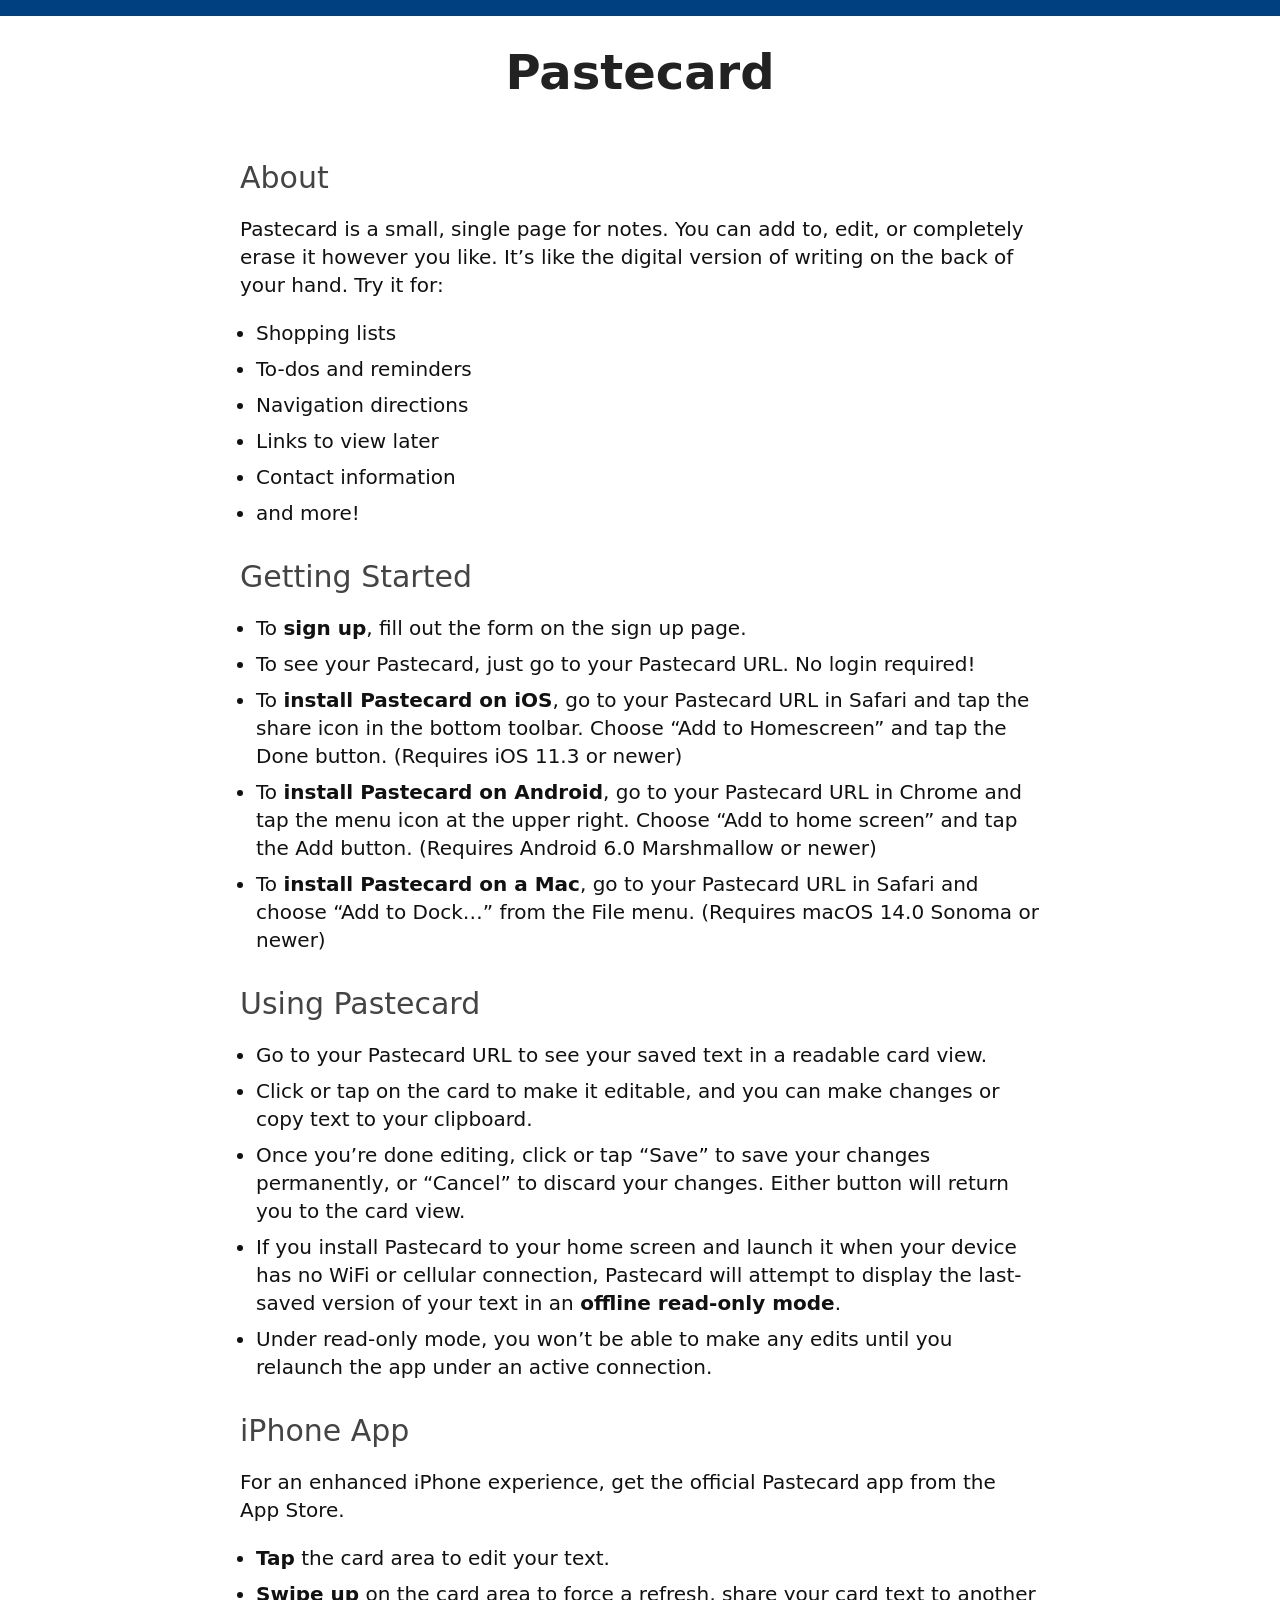
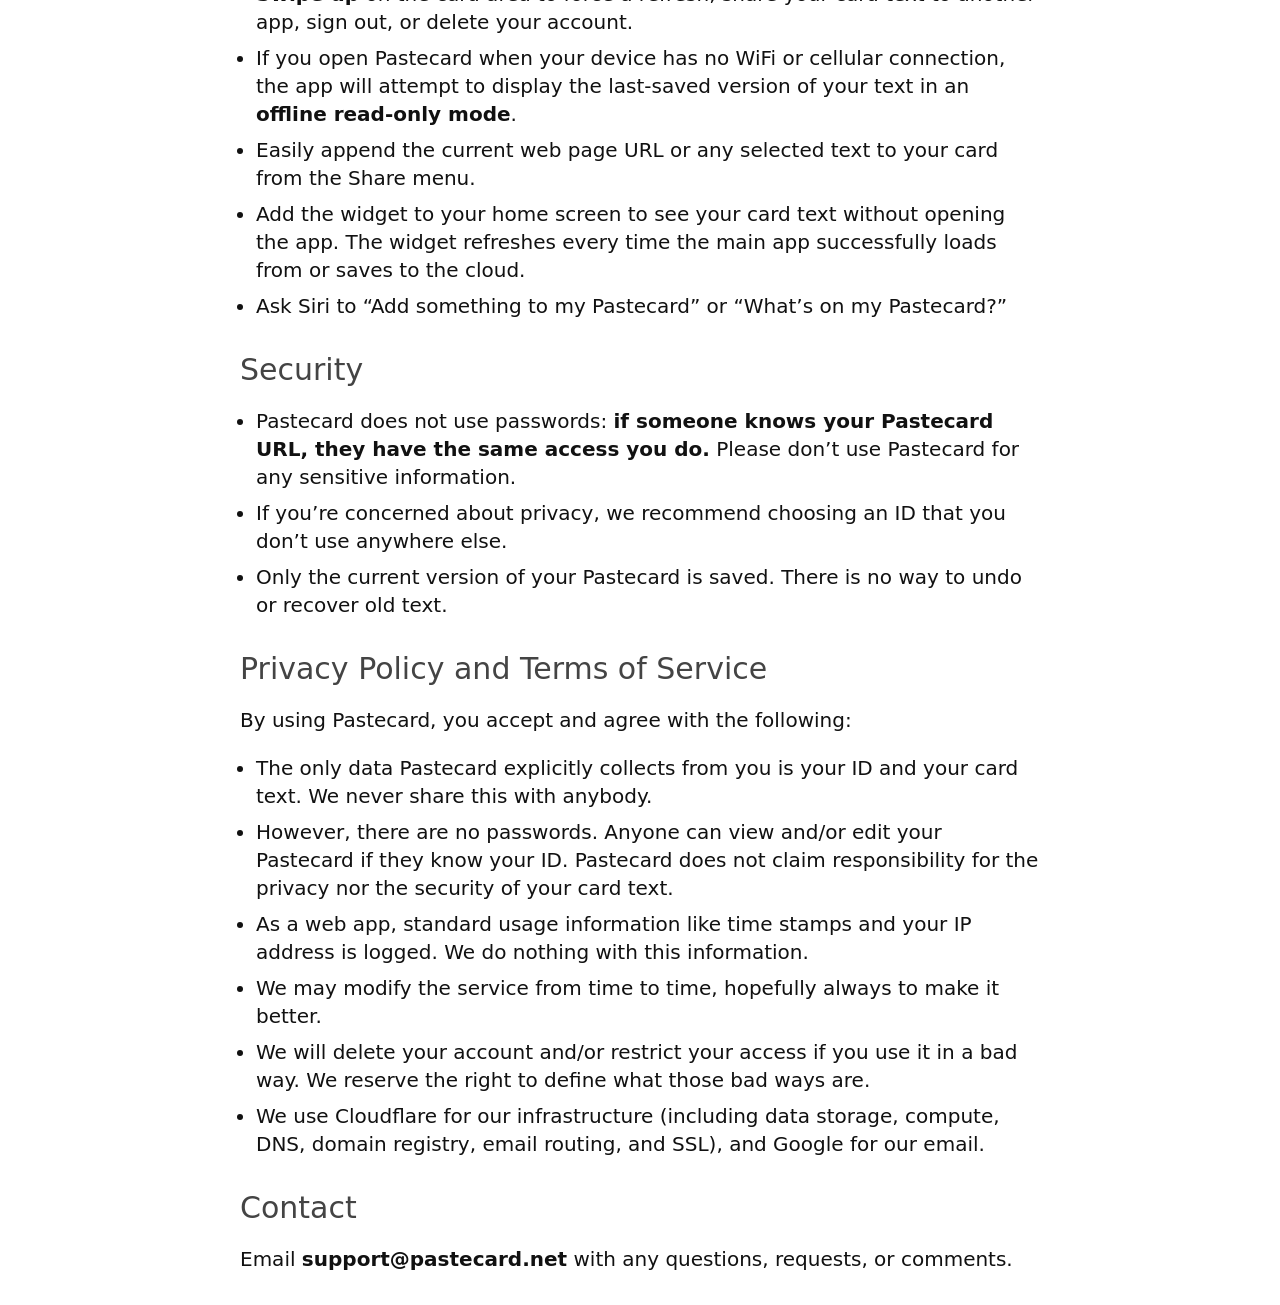
==== Pastecard/help.html @ 8077d2b0 "offline help" ====
<!doctype html>
<html lang="en">
<head>
	<meta charset="utf-8">
	<meta name="viewport" content="width=device-width, initial-scale=1.0">
	<meta name="theme-color" content="#004080">
	<title>Pastecard &ndash; Help</title>
	<style type="text/css">
		body { font: 20px system-ui, Roboto, "Segoe UI", sans-serif; background-color: #fff; color: #111; text-align: center; margin: 0; padding: 0; border-top: 1rem solid #004080; }
		header { margin: 2rem auto; padding: 0; }
		section { width: 800px; margin: 4rem auto 2rem auto; padding: 0; text-align: left; }
		h1 { color: #222; font-size: 3rem; line-height: 1; margin: 0; padding: 0; }
		h2 { color: #444; font-weight: normal; margin: 2rem 0 0 0; padding: 0; }
		p, li { line-height: 1.4; }
		ul { padding-left: 1rem; }
		ul li { margin-bottom: 0.5rem; }
		h2:target { margin-left: -1.5rem; padding-left: 0.5rem; border-left: 1rem solid #fc6; }
		
		@media only screen and (max-width: 736px) {
			body { font-size: 18px; }
			h1 { margin-bottom: 0.25rem; }
			section { width: 90%; margin: 2rem auto; }
		}
		
		@media (prefers-color-scheme: dark) {
			body { background-color: #111; color: #eee; }
			h1 { color: #ddd; }
			h2 { color: #aaa; }
		}
	</style>
</head>
<body>
<header>
	<h1>Pastecard</h1>
</header>

<section>
	<h2 id="overview">About</h2>
	<p>Pastecard is a small, single page for notes. You can add to, edit, or completely erase it however you like. It&rsquo;s like the digital version of writing on the back of your hand. Try it for:</p>
	<ul>
		<li>Shopping lists</li>
		<li>To-dos and reminders</li>
		<li>Navigation directions</li>
		<li>Links to view later</li>
		<li>Contact information</li>
		<li>and more!</li>
	</ul>

	<h2 id="started">Getting Started</h2>
	<ul>
		<li>To <strong>sign up</strong>, fill out the form on the sign up page.</li>
		<li>To see your Pastecard, just go to your Pastecard URL. No login required!</li>
		<li>To <strong>install Pastecard on iOS</strong>, go to your Pastecard URL in Safari and tap the share icon in the bottom toolbar. Choose &ldquo;Add to Homescreen&rdquo; and tap the Done button. (Requires iOS 11.3 or newer)</li>
		<li>To <strong>install Pastecard on Android</strong>, go to your Pastecard URL in Chrome and tap the menu icon at the upper right. Choose &ldquo;Add to home screen&rdquo; and tap the Add button. (Requires Android 6.0 Marshmallow or newer)</li>
		<li>To <strong>install Pastecard on a Mac</strong>, go to your Pastecard URL in Safari and choose &ldquo;Add to Dock&hellip;&rdquo; from the File menu. (Requires macOS 14.0 Sonoma or newer)</li>
	</ul>

	<h2 id="using">Using Pastecard</h2>
	<ul>
		<li>Go to your Pastecard URL to see your saved text in a readable card view.</li>
		<li>Click or tap on the card to make it editable, and you can make changes or copy text to your clipboard.</li>
		<li>Once you&rsquo;re done editing, click or tap &ldquo;Save&rdquo; to save your changes permanently, or &ldquo;Cancel&rdquo; to discard your changes. Either button will return you to the card view.</li>
		<li>If you install Pastecard to your home screen and launch it when your device has no WiFi or cellular connection, Pastecard will attempt to display the last-saved version of your text in an <strong>offline read-only mode</strong>.</li>
		<li>Under read-only mode, you won&rsquo;t be able to make any edits until you relaunch the app under an active connection.</li>
	</ul>

	<h2 id="app">iPhone App</h2>
	<p>For an enhanced iPhone experience, get the official Pastecard app from the App Store.</p>
	<ul>
		<li><strong>Tap</strong> the card area to edit your text.</li>
		<li><strong>Swipe up</strong> on the card area to force a refresh, share your card text to another app, sign out, or delete your account.</li>
		<li>If you open Pastecard when your device has no WiFi or cellular connection, the app will attempt to display the last-saved version of your text in an <strong>offline read-only mode</strong>.</li>
		<li>Easily append the current web page URL or any selected text to your card from the Share menu.</li>
		<li>Add the widget to your home screen to see your card text without opening the app. The widget refreshes every time the main app successfully loads from or saves to the cloud.</li>
		<li>Ask Siri to &ldquo;Add something to my Pastecard&rdquo; or &ldquo;What&rsquo;s on my Pastecard?&rdquo;</li>
	</ul>

	<h2 id="security">Security</h2>
	<ul>
		<li>Pastecard does not use passwords: <strong>if someone knows your Pastecard URL, they have the same access you do.</strong> Please don&rsquo;t use Pastecard for any sensitive information.</li>
		<li>If you&rsquo;re concerned about privacy, we recommend choosing an ID that you don&rsquo;t use anywhere else.</li>
		<li>Only the current version of your Pastecard is saved. There is no way to undo or recover old text.</li>
	</ul>

	<h2 id="tos">Privacy Policy and Terms of Service</h2>
	<p>By using Pastecard, you accept and agree with the following:</p>
	<ul>
		<li>The only data Pastecard explicitly collects from you is your ID and your card text. We never share this with anybody.</li>
		<li>However, there are no passwords. Anyone can view and/or edit your Pastecard if they know your ID. Pastecard does not claim responsibility for the privacy nor the security of your card text.</li>
		<li>As a web app, standard usage information like time stamps and your IP address is logged. We do nothing with this information.</li>
		<li>We may modify the service from time to time, hopefully always to make it better.</li>
		<li>We will delete your account and/or restrict your access if you use it in a bad way. We reserve the right to define what those bad ways are.</li>
		<li>We use Cloudflare for our infrastructure (including data storage, compute, DNS, domain registry, email routing, and SSL), and Google for our email.</li>
	</ul>

	<h2 id="contact">Contact</h2>
	<p>Email <strong>support@pastecard.net</strong> with any questions, requests, or comments.</p>

</section>
</body>
</html>
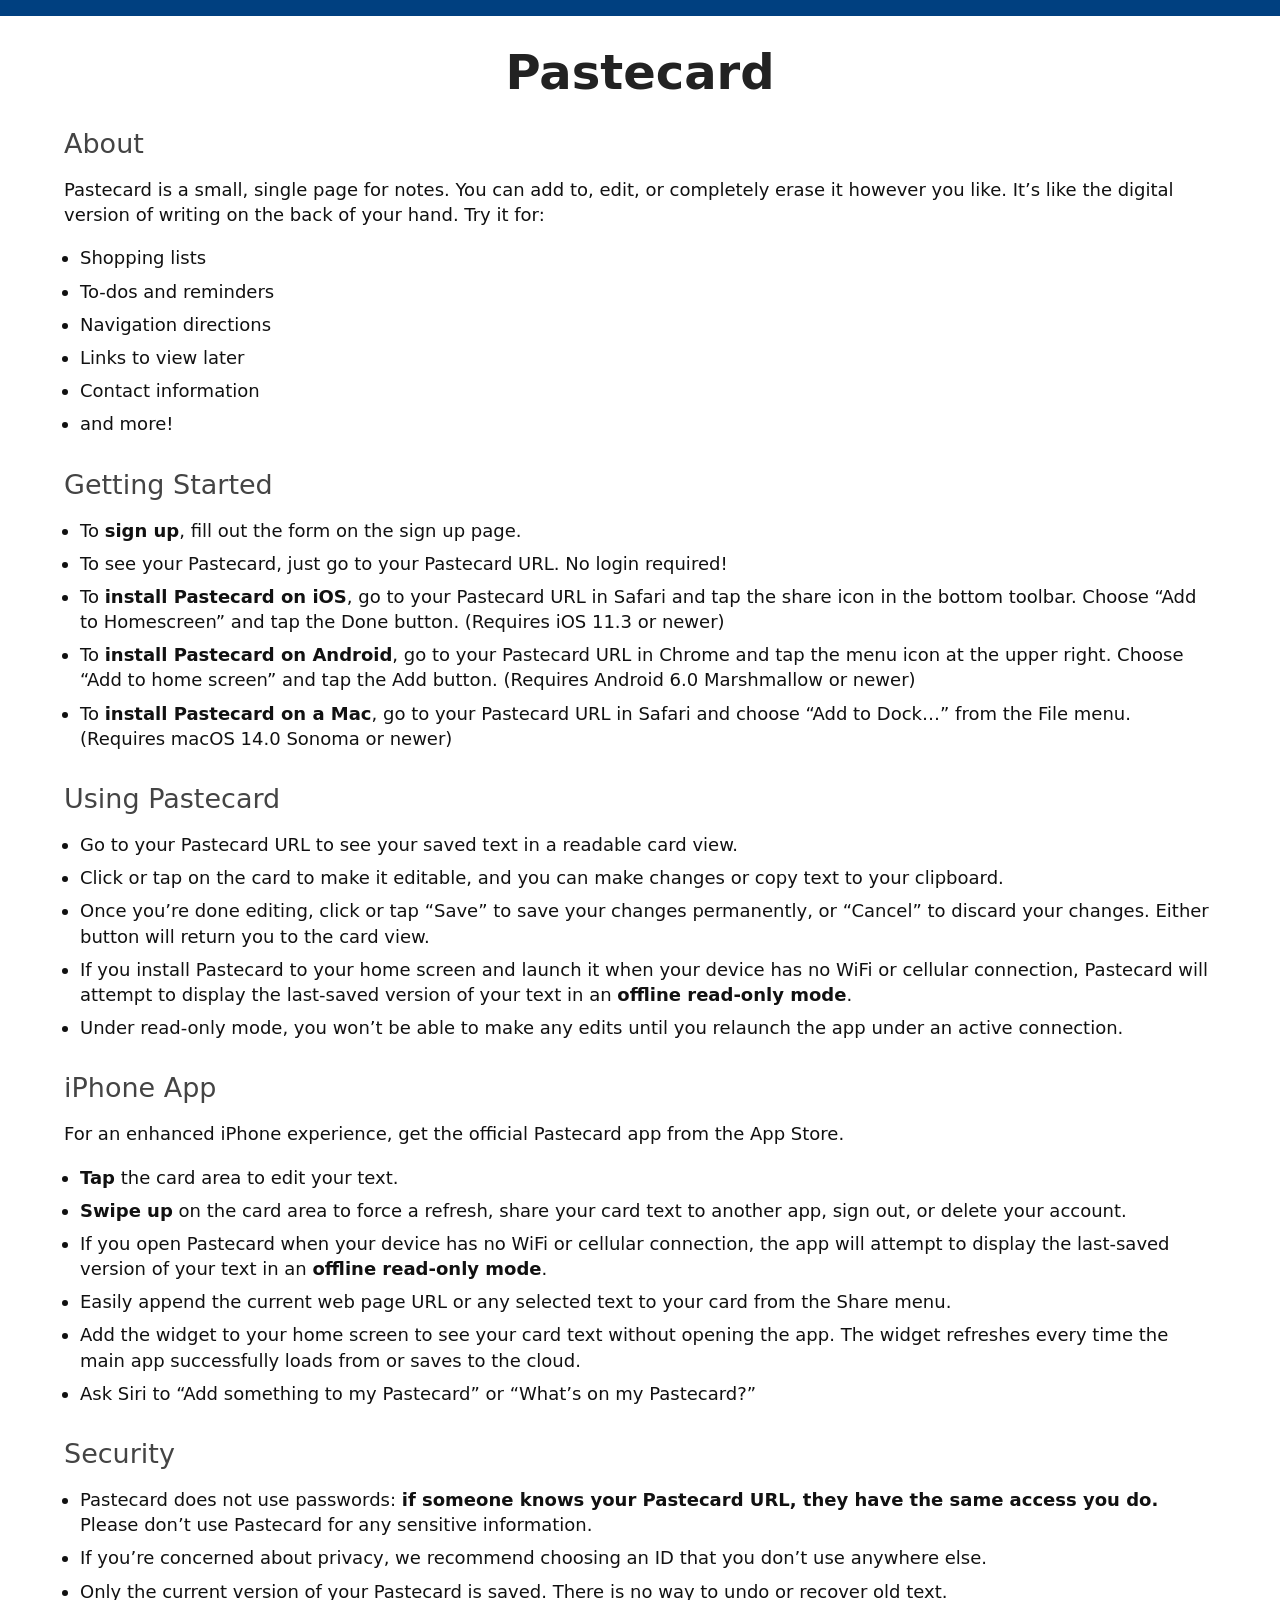
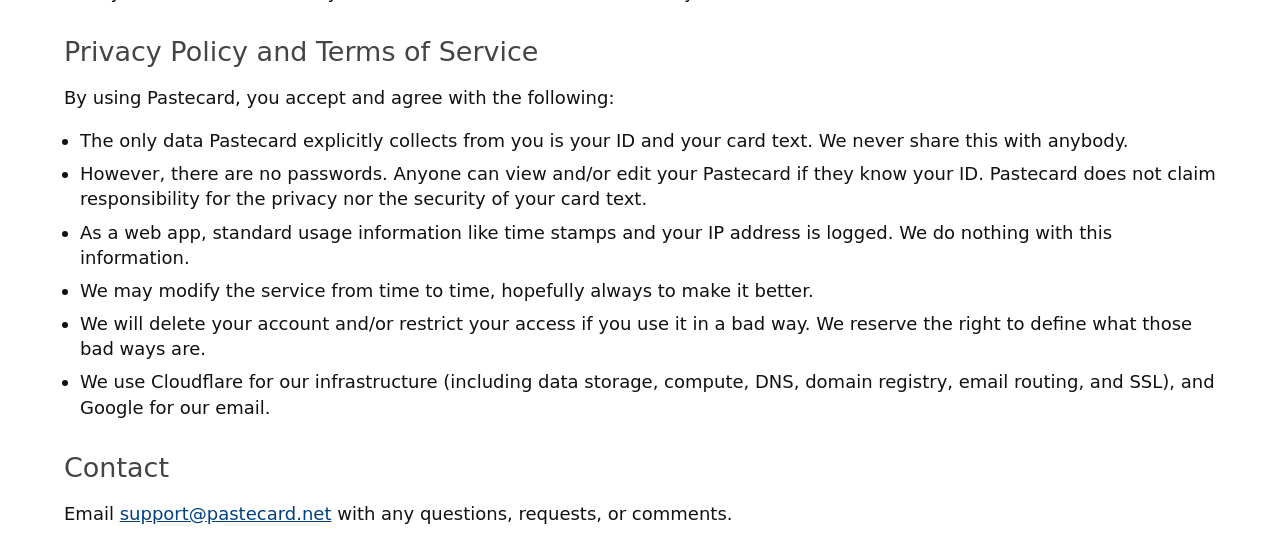
==== commit 62919872: "refine help html" ====
--- a/Pastecard/help.html
+++ b/Pastecard/help.html
@@ -6,26 +6,22 @@
 	<meta name="theme-color" content="#004080">
 	<title>Pastecard &ndash; Help</title>
 	<style type="text/css">
-		body { font: 20px system-ui, Roboto, "Segoe UI", sans-serif; background-color: #fff; color: #111; text-align: center; margin: 0; padding: 0; border-top: 1rem solid #004080; }
+		body { font: 18px system-ui, sans-serif; background-color: #fff; color: #111; text-align: center; margin: 0; padding: 0; border-top: 1rem solid #004080; }
 		header { margin: 2rem auto; padding: 0; }
-		section { width: 800px; margin: 4rem auto 2rem auto; padding: 0; text-align: left; }
-		h1 { color: #222; font-size: 3rem; line-height: 1; margin: 0; padding: 0; }
+		section { width: 90%; margin: 2rem auto; padding: 0; text-align: left; }
+		h1 { color: #222; font-size: 3rem; line-height: 1; margin: 0 0 0.25rem 0; padding: 0; }
 		h2 { color: #444; font-weight: normal; margin: 2rem 0 0 0; padding: 0; }
 		p, li { line-height: 1.4; }
 		ul { padding-left: 1rem; }
 		ul li { margin-bottom: 0.5rem; }
 		h2:target { margin-left: -1.5rem; padding-left: 0.5rem; border-left: 1rem solid #fc6; }
-		
-		@media only screen and (max-width: 736px) {
-			body { font-size: 18px; }
-			h1 { margin-bottom: 0.25rem; }
-			section { width: 90%; margin: 2rem auto; }
-		}
+        a, a:visited { color: #004080; }
 		
 		@media (prefers-color-scheme: dark) {
 			body { background-color: #111; color: #eee; }
 			h1 { color: #ddd; }
 			h2 { color: #aaa; }
+            a, a:visited { color: #008AFF; }
 		}
 	</style>
 </head>
@@ -35,7 +31,7 @@
 </header>
 
 <section>
-	<h2 id="overview">About</h2>
+	<h2>About</h2>
 	<p>Pastecard is a small, single page for notes. You can add to, edit, or completely erase it however you like. It&rsquo;s like the digital version of writing on the back of your hand. Try it for:</p>
 	<ul>
 		<li>Shopping lists</li>
@@ -46,7 +42,7 @@
 		<li>and more!</li>
 	</ul>
 
-	<h2 id="started">Getting Started</h2>
+	<h2>Getting Started</h2>
 	<ul>
 		<li>To <strong>sign up</strong>, fill out the form on the sign up page.</li>
 		<li>To see your Pastecard, just go to your Pastecard URL. No login required!</li>
@@ -55,7 +51,7 @@
 		<li>To <strong>install Pastecard on a Mac</strong>, go to your Pastecard URL in Safari and choose &ldquo;Add to Dock&hellip;&rdquo; from the File menu. (Requires macOS 14.0 Sonoma or newer)</li>
 	</ul>
 
-	<h2 id="using">Using Pastecard</h2>
+	<h2>Using Pastecard</h2>
 	<ul>
 		<li>Go to your Pastecard URL to see your saved text in a readable card view.</li>
 		<li>Click or tap on the card to make it editable, and you can make changes or copy text to your clipboard.</li>
@@ -75,7 +71,7 @@
 		<li>Ask Siri to &ldquo;Add something to my Pastecard&rdquo; or &ldquo;What&rsquo;s on my Pastecard?&rdquo;</li>
 	</ul>
 
-	<h2 id="security">Security</h2>
+	<h2>Security</h2>
 	<ul>
 		<li>Pastecard does not use passwords: <strong>if someone knows your Pastecard URL, they have the same access you do.</strong> Please don&rsquo;t use Pastecard for any sensitive information.</li>
 		<li>If you&rsquo;re concerned about privacy, we recommend choosing an ID that you don&rsquo;t use anywhere else.</li>
@@ -93,8 +89,8 @@
 		<li>We use Cloudflare for our infrastructure (including data storage, compute, DNS, domain registry, email routing, and SSL), and Google for our email.</li>
 	</ul>
 
-	<h2 id="contact">Contact</h2>
-	<p>Email <strong>support@pastecard.net</strong> with any questions, requests, or comments.</p>
+	<h2>Contact</h2>
+	<p>Email <a href="mailto:support@pastecard.net">support@pastecard.net</a> with any questions, requests, or comments.</p>
 
 </section>
 </body>
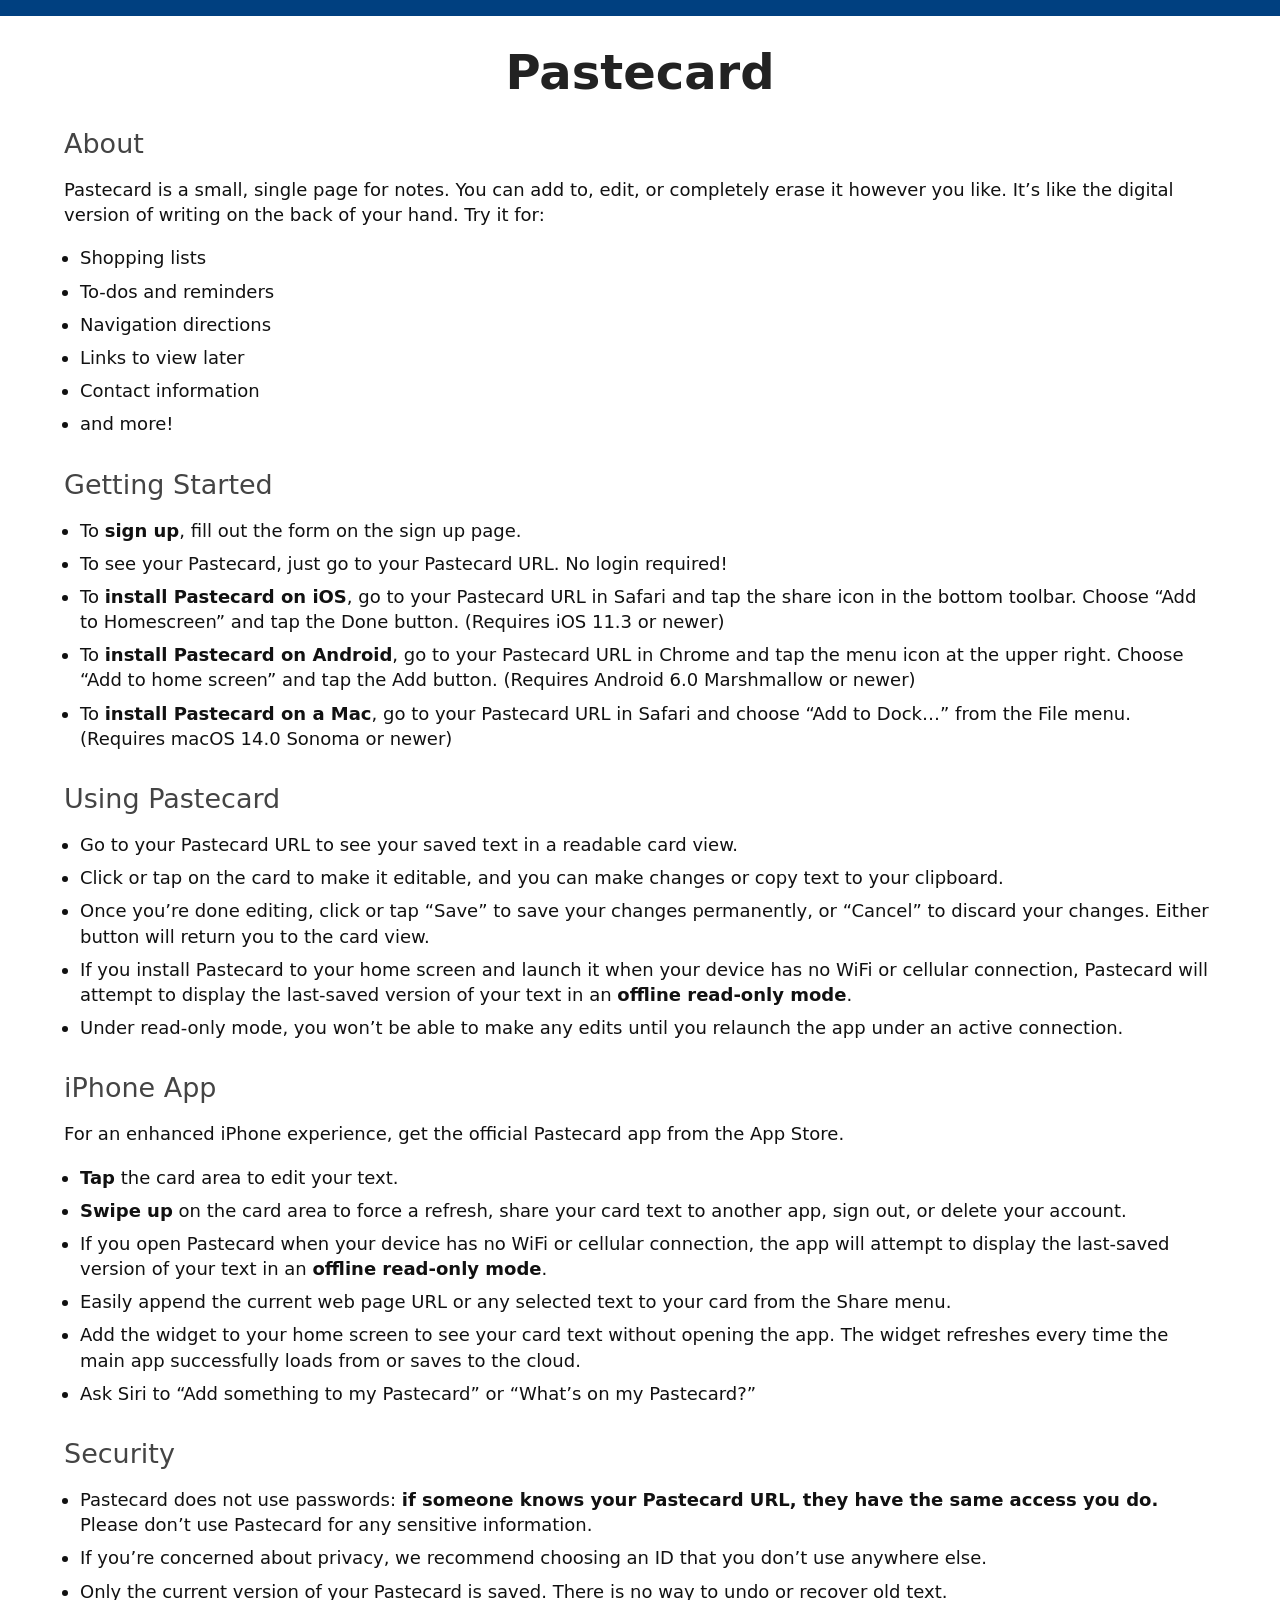
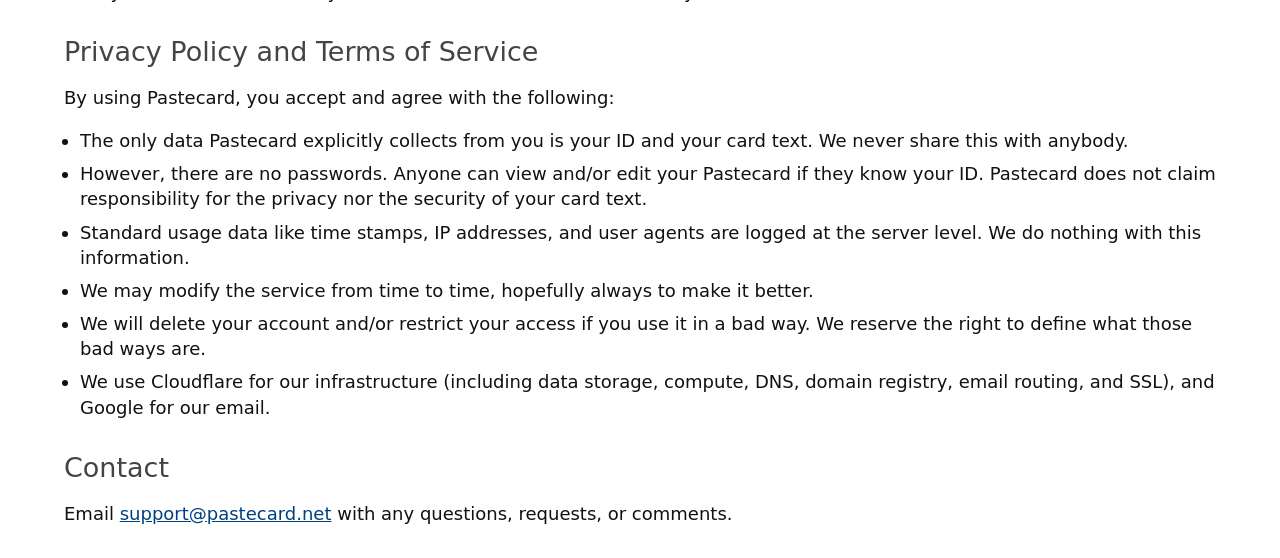
==== commit 716ebad8: "copy edits" ====
--- a/Pastecard/help.html
+++ b/Pastecard/help.html
@@ -83,7 +83,7 @@
 	<ul>
 		<li>The only data Pastecard explicitly collects from you is your ID and your card text. We never share this with anybody.</li>
 		<li>However, there are no passwords. Anyone can view and/or edit your Pastecard if they know your ID. Pastecard does not claim responsibility for the privacy nor the security of your card text.</li>
-		<li>As a web app, standard usage information like time stamps and your IP address is logged. We do nothing with this information.</li>
+		<li>Standard usage data like time stamps, IP addresses, and user agents are logged at the server level. We do nothing with this information.</li>
 		<li>We may modify the service from time to time, hopefully always to make it better.</li>
 		<li>We will delete your account and/or restrict your access if you use it in a bad way. We reserve the right to define what those bad ways are.</li>
 		<li>We use Cloudflare for our infrastructure (including data storage, compute, DNS, domain registry, email routing, and SSL), and Google for our email.</li>
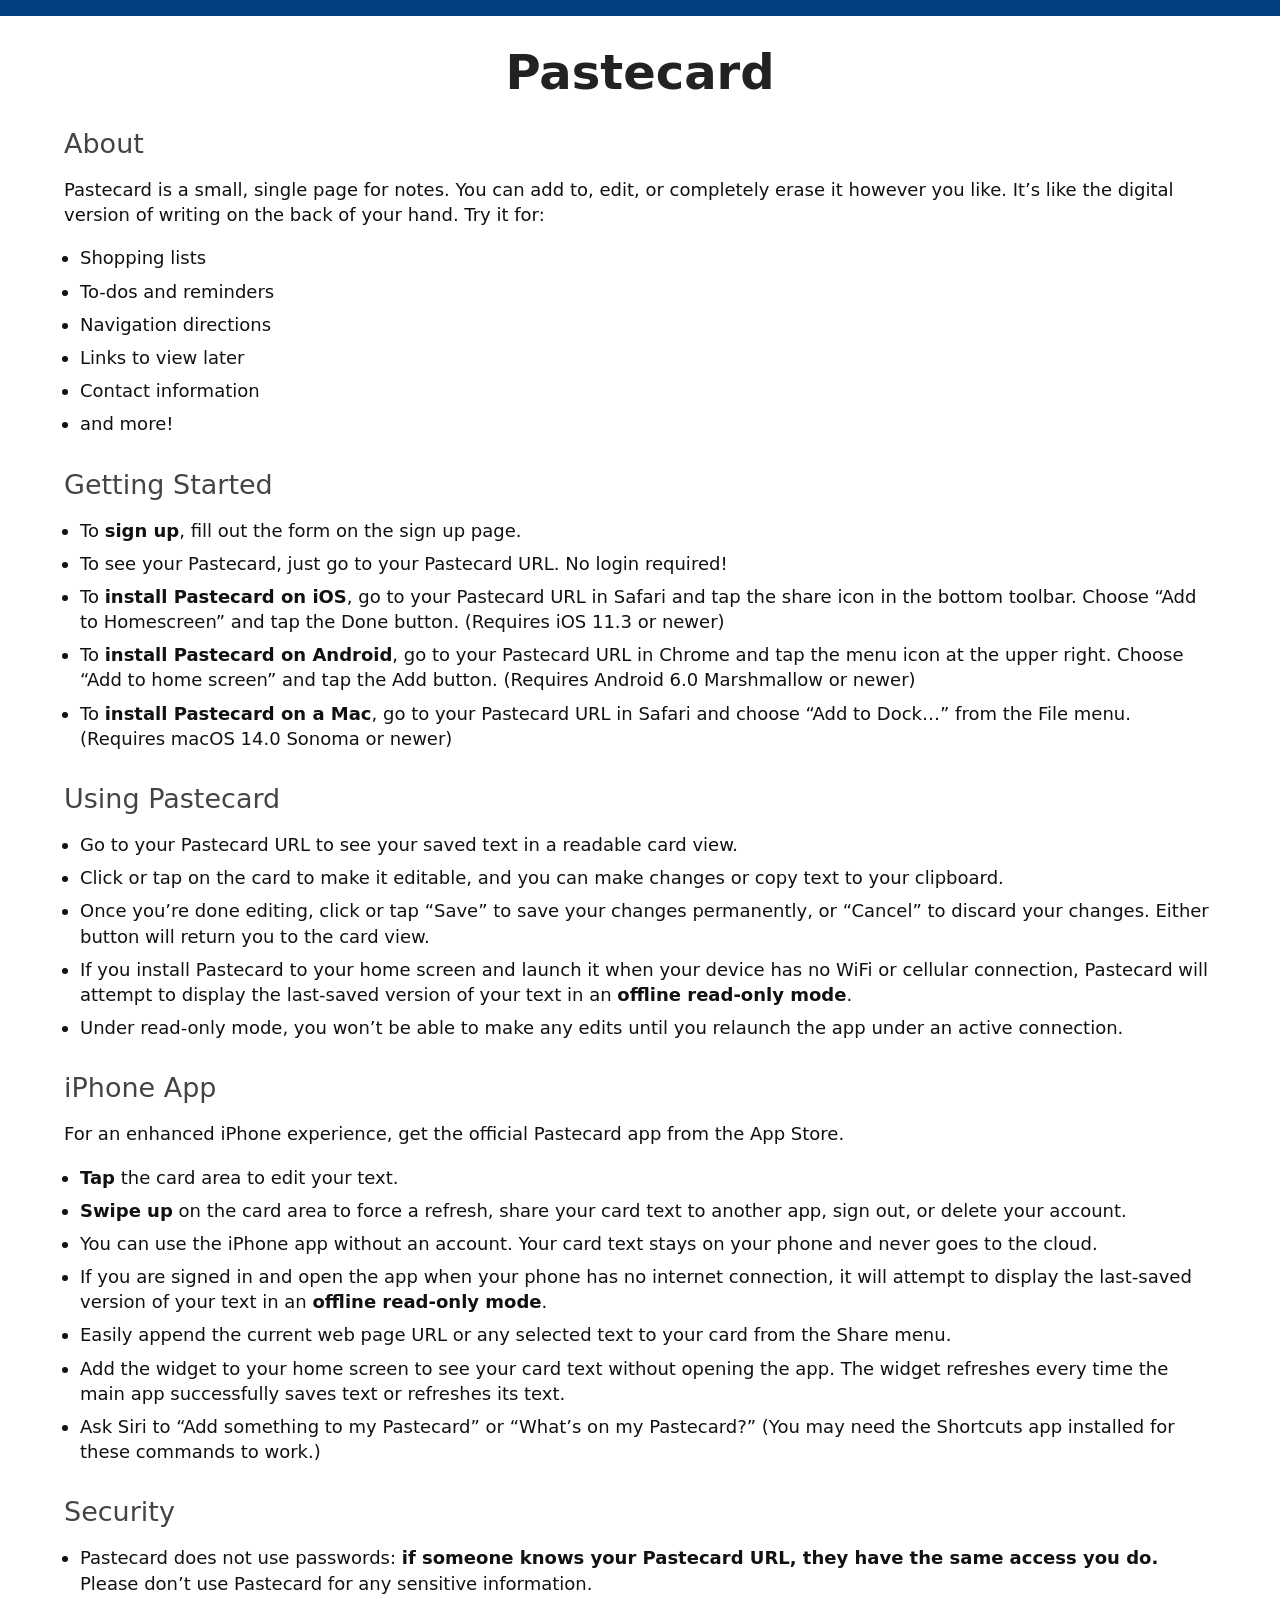
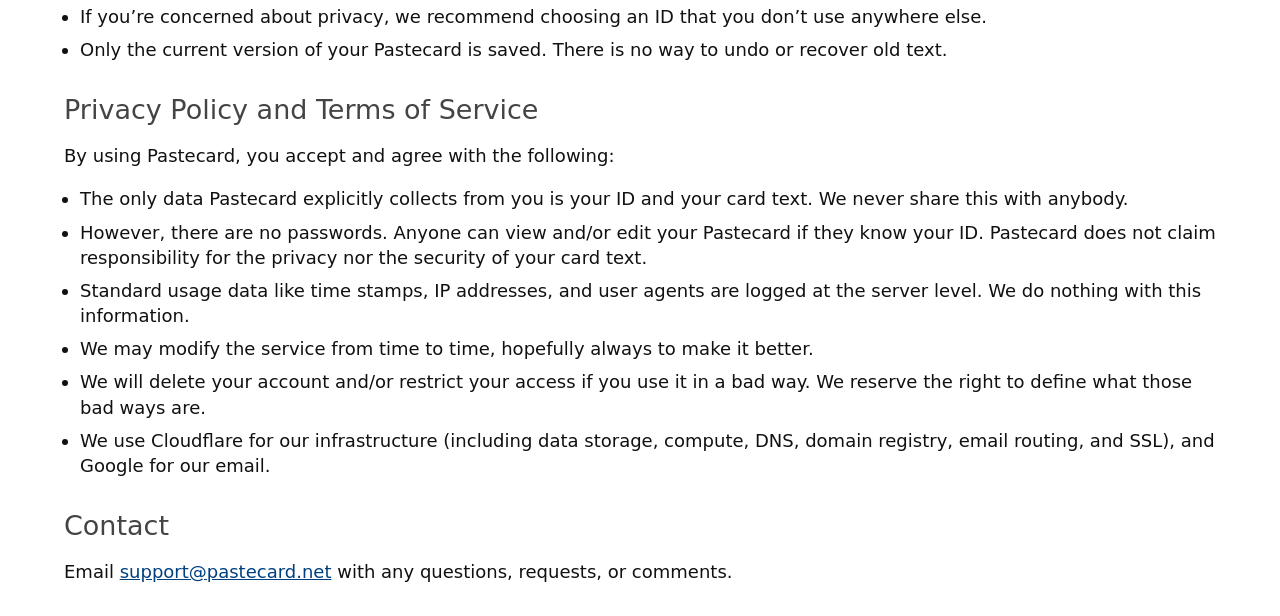
==== commit 551b69ec: "update offline help" ====
--- a/Pastecard/help.html
+++ b/Pastecard/help.html
@@ -65,10 +65,11 @@
 	<ul>
 		<li><strong>Tap</strong> the card area to edit your text.</li>
 		<li><strong>Swipe up</strong> on the card area to force a refresh, share your card text to another app, sign out, or delete your account.</li>
-		<li>If you open Pastecard when your device has no WiFi or cellular connection, the app will attempt to display the last-saved version of your text in an <strong>offline read-only mode</strong>.</li>
+		<li>You can use the iPhone app without an account. Your card text stays on your phone and never goes to the cloud.</li>
+		<li>If you are signed in and open the app when your phone has no internet connection, it will attempt to display the last-saved version of your text in an <strong>offline read-only mode</strong>.</li>
 		<li>Easily append the current web page URL or any selected text to your card from the Share menu.</li>
-		<li>Add the widget to your home screen to see your card text without opening the app. The widget refreshes every time the main app successfully loads from or saves to the cloud.</li>
-		<li>Ask Siri to &ldquo;Add something to my Pastecard&rdquo; or &ldquo;What&rsquo;s on my Pastecard?&rdquo;</li>
+		<li>Add the widget to your home screen to see your card text without opening the app. The widget refreshes every time the main app successfully saves text or refreshes its text.</li>
+		<li>Ask Siri to &ldquo;Add something to my Pastecard&rdquo; or &ldquo;What&rsquo;s on my Pastecard?&rdquo; (You may need the Shortcuts app installed for these commands to work.)</li>
 	</ul>
 
 	<h2>Security</h2>
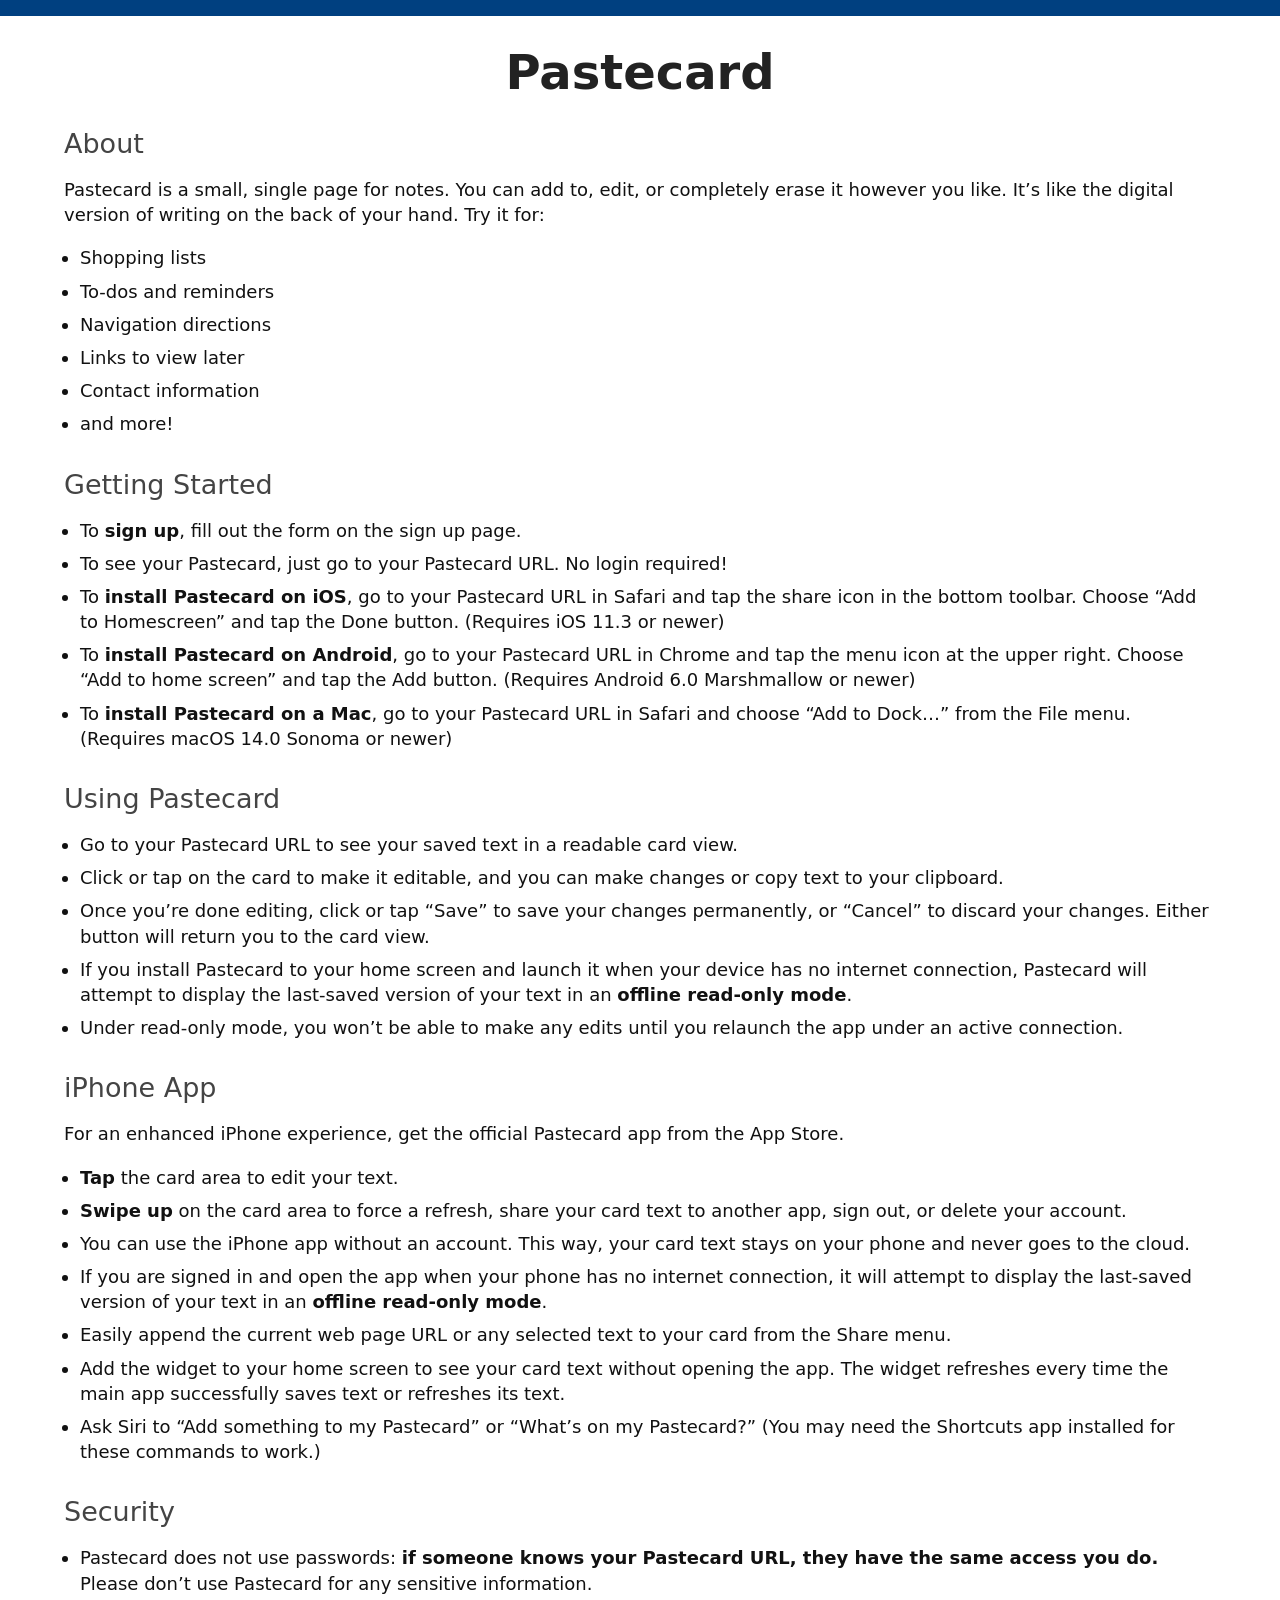
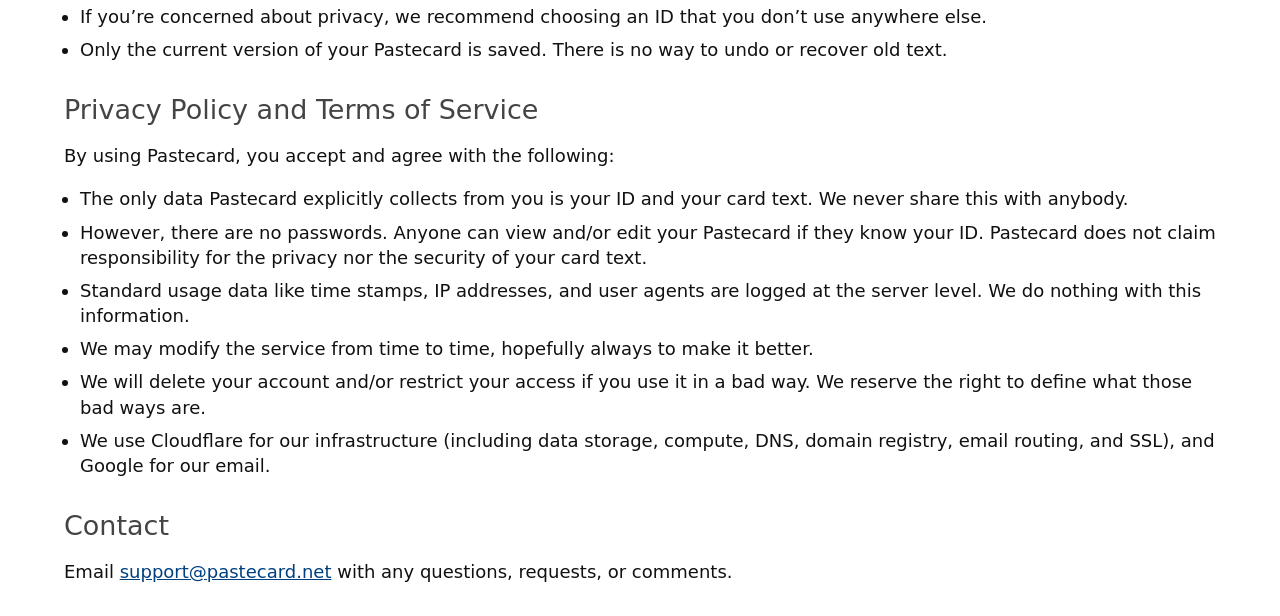
==== commit 48c24636: "small language updates" ====
--- a/Pastecard/help.html
+++ b/Pastecard/help.html
@@ -56,7 +56,7 @@
 		<li>Go to your Pastecard URL to see your saved text in a readable card view.</li>
 		<li>Click or tap on the card to make it editable, and you can make changes or copy text to your clipboard.</li>
 		<li>Once you&rsquo;re done editing, click or tap &ldquo;Save&rdquo; to save your changes permanently, or &ldquo;Cancel&rdquo; to discard your changes. Either button will return you to the card view.</li>
-		<li>If you install Pastecard to your home screen and launch it when your device has no WiFi or cellular connection, Pastecard will attempt to display the last-saved version of your text in an <strong>offline read-only mode</strong>.</li>
+		<li>If you install Pastecard to your home screen and launch it when your device has no internet connection, Pastecard will attempt to display the last-saved version of your text in an <strong>offline read-only mode</strong>.</li>
 		<li>Under read-only mode, you won&rsquo;t be able to make any edits until you relaunch the app under an active connection.</li>
 	</ul>
 
@@ -65,7 +65,7 @@
 	<ul>
 		<li><strong>Tap</strong> the card area to edit your text.</li>
 		<li><strong>Swipe up</strong> on the card area to force a refresh, share your card text to another app, sign out, or delete your account.</li>
-		<li>You can use the iPhone app without an account. Your card text stays on your phone and never goes to the cloud.</li>
+		<li>You can use the iPhone app without an account. This way, your card text stays on your phone and never goes to the cloud.</li>
 		<li>If you are signed in and open the app when your phone has no internet connection, it will attempt to display the last-saved version of your text in an <strong>offline read-only mode</strong>.</li>
 		<li>Easily append the current web page URL or any selected text to your card from the Share menu.</li>
 		<li>Add the widget to your home screen to see your card text without opening the app. The widget refreshes every time the main app successfully saves text or refreshes its text.</li>
